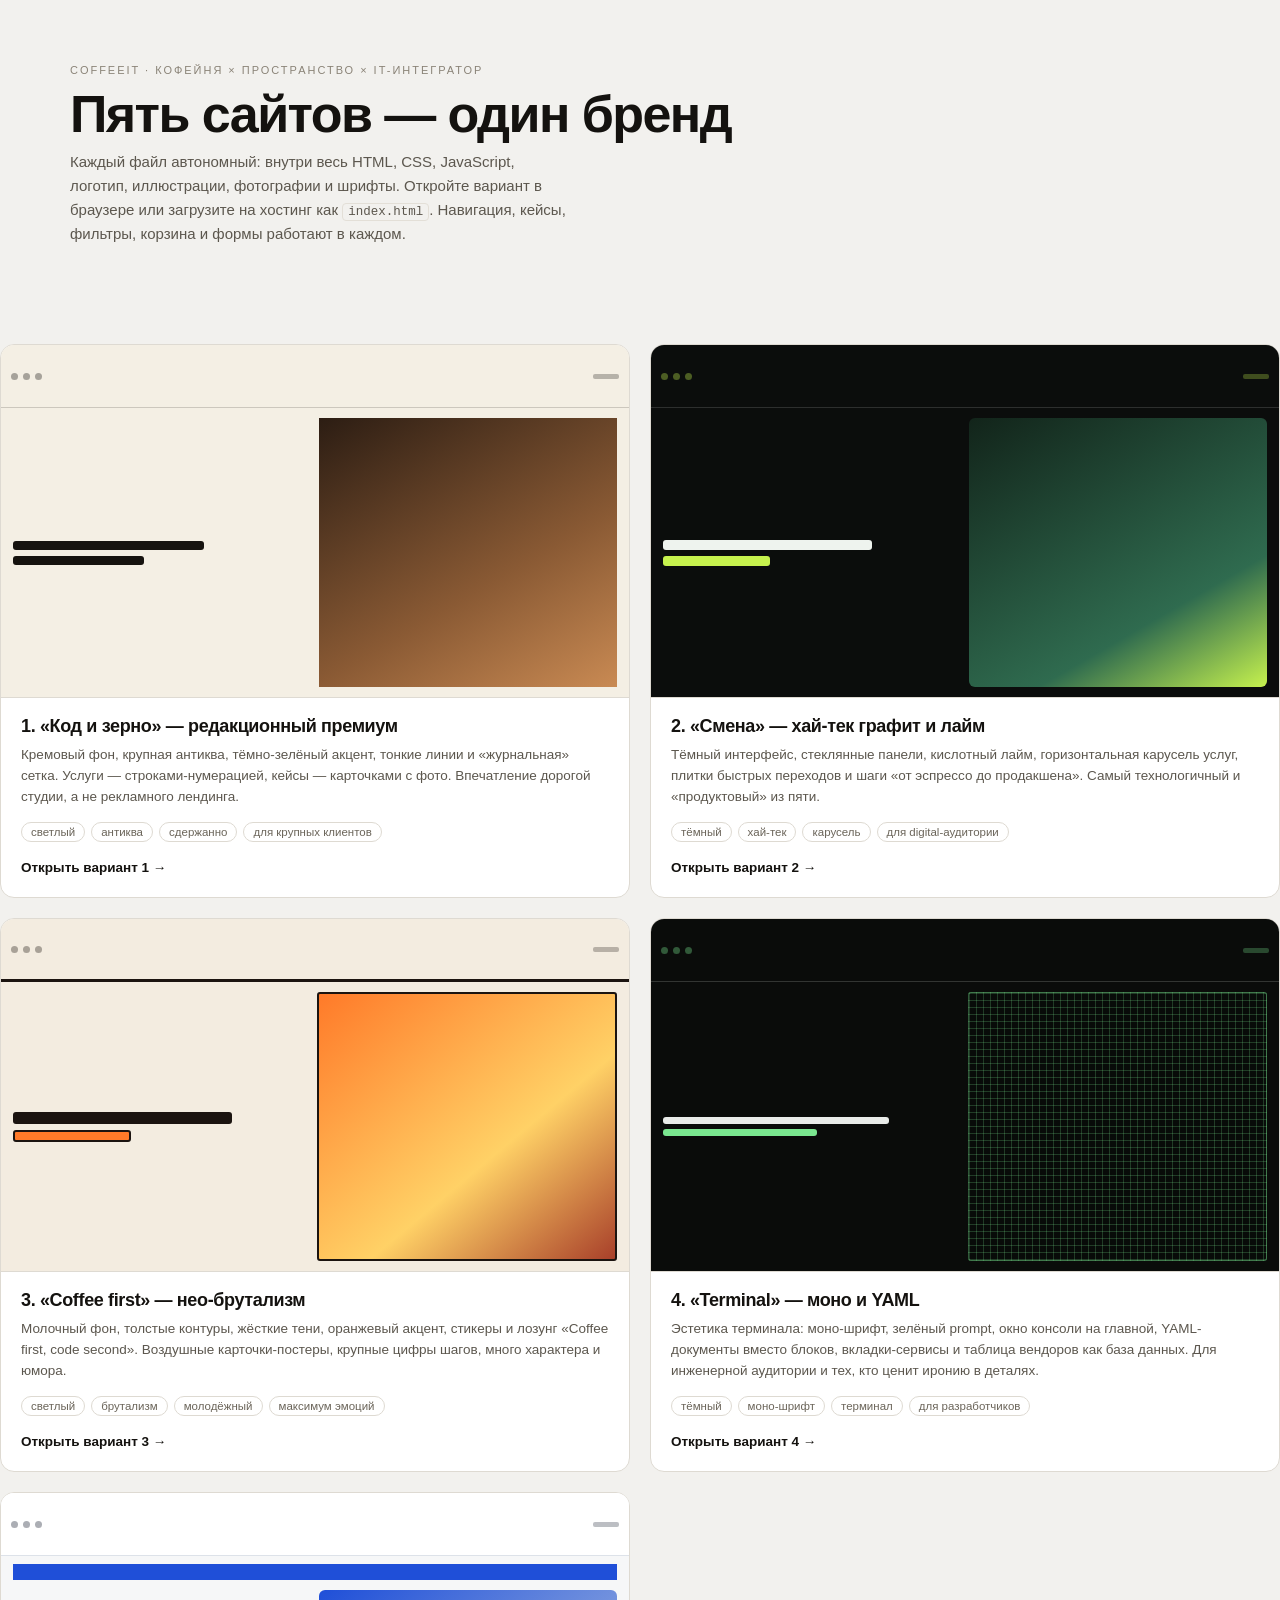
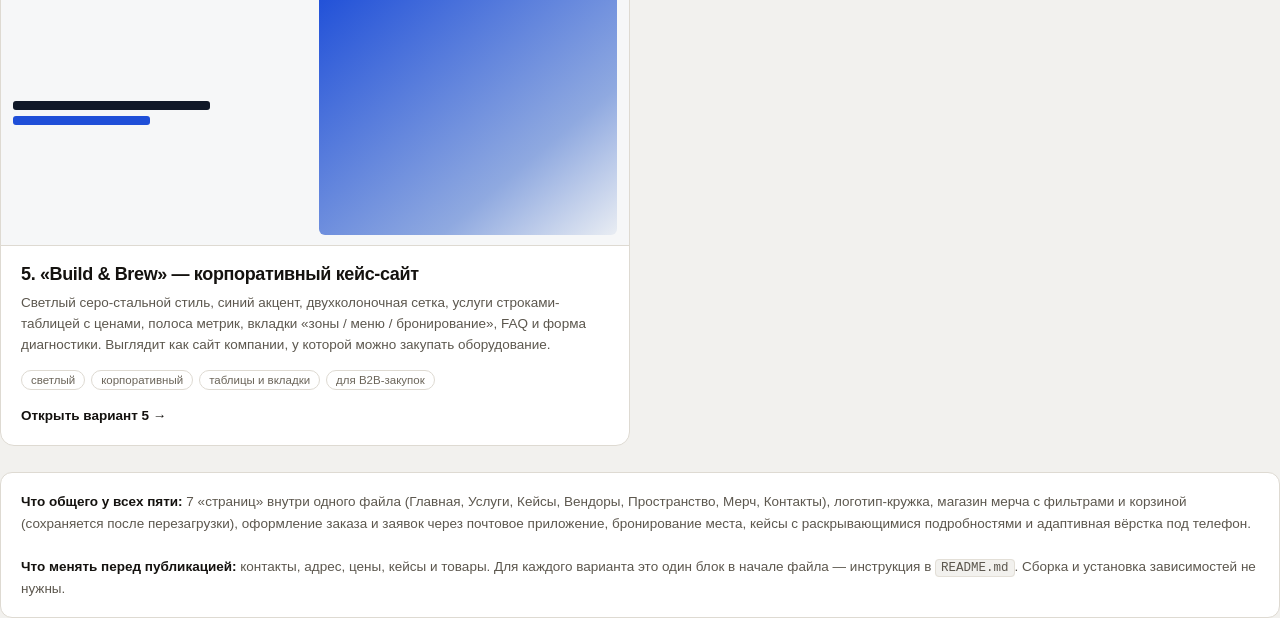
==== index.html @ 42e792cd "Add files via upload" ====
<!DOCTYPE html>
<html lang="ru">
<head>
<meta charset="utf-8">
<meta name="viewport" content="width=device-width, initial-scale=1">
<title>coffeeIT — 5 вариантов сайта</title>
<style>
  *{box-sizing:border-box}
  body{margin:0;background:#f2f1ee;color:#14120f;font-family:-apple-system,"Segoe UI",Roboto,Arial,sans-serif;-webkit-font-smoothing:antialiased}
  .wrap{max-width:1180px;margin:0 auto;padding:clamp(28px,5vw,64px) 20px}
  header.top{display:flex;align-items:flex-end;justify-content:space-between;gap:24px;flex-wrap:wrap;margin-bottom:34px}
  h1{font-size:clamp(28px,4.6vw,52px);line-height:1;letter-spacing:-.03em;margin:0 0 10px}
  .lead{max-width:60ch;font-size:15px;line-height:1.6;color:#5c574e;margin:0}
  .tag{font-size:11px;letter-spacing:.18em;text-transform:uppercase;color:#8a8377;display:block;margin-bottom:12px}
  .grid{display:grid;grid-template-columns:repeat(2,1fr);gap:20px}
  .card{background:#fff;border:1px solid #dedad2;border-radius:14px;overflow:hidden;display:flex;flex-direction:column;text-decoration:none;color:inherit;transition:.18s}
  .card:hover{box-shadow:0 18px 44px rgba(20,18,15,.12);transform:translateY(-3px)}
  .prev{aspect-ratio:16/9;position:relative;overflow:hidden;border-bottom:1px solid #dedad2}
  .body{padding:18px 20px 22px;display:grid;gap:8px}
  .body h2{font-size:18px;margin:0;letter-spacing:-.02em}
  .body p{font-size:13.5px;line-height:1.55;color:#5c574e;margin:0}
  .meta{display:flex;flex-wrap:wrap;gap:6px;margin-top:6px}
  .meta span{font-size:11.5px;border:1px solid #dedad2;border-radius:999px;padding:3px 9px;color:#6b655a}
  .cta{margin-top:10px;font-size:13.5px;font-weight:600}
  /* мини-превью */
  .mock{position:absolute;inset:0;display:flex;flex-direction:column}
  .mock .bar{height:18%;display:flex;align-items:center;gap:5px;padding:0 10px}
  .mock .bar i{width:7px;height:7px;border-radius:50%;background:currentColor;opacity:.35;display:block}
  .mock .bar u{width:26px;height:5px;border-radius:2px;background:currentColor;opacity:.28;display:block;margin-left:auto}
  .mock .stage{flex:1;display:flex;gap:8px;padding:10px 12px}
  .mock .stage>div{flex:1;border-radius:3px;min-width:0}
  .mock .h1,.mock .h2{flex:none!important;border-radius:3px!important}
  /* v1 */
  .m1{background:#f4efe4;color:#16130f}
  .m1 .bar{border-bottom:1px solid rgba(22,19,15,.18)}
  .m1 .h1{background:#16130f;height:9px;width:64%;border-radius:0}
  .m1 .h2{background:#16130f;height:9px;width:44%;margin-top:6px}
  .m1 .ph{background:linear-gradient(150deg,#2c1d13,#8a5a34 60%,#c98a53);border-radius:0!important}
  .col{display:flex;flex-direction:column;justify-content:center}
  /* v2 */
  .m2{background:#0b0d0c;color:#c6f24e}
  .m2 .bar{border-bottom:1px solid rgba(255,255,255,.14)}
  .m2 .h1{background:#eef3ee;height:10px;width:70%;border-radius:2px}
  .m2 .h2{background:#c6f24e;height:10px;width:36%;margin-top:6px;border-radius:2px}
  .m2 .ph{background:linear-gradient(150deg,#12241a,#2f6b4f 70%,#c6f24e);border-radius:6px!important}
  /* v3 */
  .m3{background:#f3ece0;color:#1b1410}
  .m3 .bar{border-bottom:3px solid #1b1410}
  .m3 .h1{background:#1b1410;height:12px;width:74%}
  .m3 .h2{background:#ff7a29;border:2px solid #1b1410;height:12px;width:40%;margin-top:6px}
  .m3 .ph{background:linear-gradient(140deg,#ff7a29,#ffd166 60%,#a8402a);border:2px solid #1b1410}
  /* v4 */
  .m4{background:#0a0c0a;color:#7ae78f}
  .m4 .bar{border-bottom:1px solid rgba(233,236,233,.18);font-size:8px}
  .m4 .h1{background:#e9ece9;height:7px;width:76%;border-radius:0}
  .m4 .h2{background:#7ae78f;height:7px;width:52%;margin-top:5px}
  .m4 .ph{background:repeating-linear-gradient(0deg,rgba(122,231,143,.22) 0 1px,transparent 1px 7px),repeating-linear-gradient(90deg,rgba(122,231,143,.22) 0 1px,transparent 1px 7px),#080b09;border:1px solid rgba(122,231,143,.35)}
  /* v5 */
  .m5{background:#f6f7f8;color:#101828}
  .m5 .bar{background:#fff;border-bottom:1px solid #dde2e9}
  .m5 .h1{background:#101828;height:9px;width:66%}
  .m5 .h2{background:#1f4fd8;height:9px;width:46%;margin-top:6px}
  .m5 .ph{background:linear-gradient(140deg,#1f4fd8,#8fa9e0 70%,#e9edf3);border-radius:6px!important}
  .m5 .bars{background:#1f4fd8;height:16px;border-radius:0!important;margin:8px 12px 0}
  .note{background:#fff;border:1px solid #dedad2;border-radius:12px;padding:18px 20px;margin-top:26px;font-size:13.5px;line-height:1.6;color:#5c574e}
  .note b{color:#14120f}
  code{background:#f2f1ee;border:1px solid #e3dfd7;border-radius:4px;padding:1px 5px;font-size:12.5px}
  @media (max-width:820px){.grid{grid-template-columns:1fr}}
</style>
</head>
<body>
<div class="wrap">
  <header class="top">
    <div>
      <span class="tag">coffeeIT · кофейня × пространство × IT-интегратор</span>
      <h1>Пять сайтов — один бренд</h1>
      <p class="lead">Каждый файл автономный: внутри весь HTML, CSS, JavaScript, логотип, иллюстрации, фотографии и шрифты. Откройте вариант в браузере или загрузите на хостинг как <code>index.html</code>. Навигация, кейсы, фильтры, корзина и формы работают в каждом.</p>
    </div>
  </div>

  <div class="grid">

    <a class="card" href="coffeeit-v1.html">
      <div class="prev">
        <div class="mock m1">
          <div class="bar"><i></i><i></i><i></i><u></u></div>
          <div class="stage">
            <div class="col"><div class="h1"></div><div class="h2"></div></div>
            <div class="ph"></div>
          </div>
        </div>
      </div>
      <div class="body">
        <h2>1. «Код и зерно» — редакционный премиум</h2>
        <p>Кремовый фон, крупная антиква, тёмно-зелёный акцент, тонкие линии и «журнальная» сетка. Услуги — строками-нумерацией, кейсы — карточками с фото. Впечатление дорогой студии, а не рекламного лендинга.</p>
        <div class="meta"><span>светлый</span><span>антиква</span><span>сдержанно</span><span>для крупных клиентов</span></div>
        <div class="cta">Открыть вариант 1 →</div>
      </div>
    </a>

    <a class="card" href="coffeeit-v2.html">
      <div class="prev">
        <div class="mock m2">
          <div class="bar"><i></i><i></i><i></i><u></u></div>
          <div class="stage">
            <div class="col"><div class="h1"></div><div class="h2"></div></div>
            <div class="ph"></div>
          </div>
        </div>
      </div>
      <div class="body">
        <h2>2. «Смена» — хай-тек графит и лайм</h2>
        <p>Тёмный интерфейс, стеклянные панели, кислотный лайм, горизонтальная карусель услуг, плитки быстрых переходов и шаги «от эспрессо до продакшена». Самый технологичный и «продуктовый» из пяти.</p>
        <div class="meta"><span>тёмный</span><span>хай-тек</span><span>карусель</span><span>для digital-аудитории</span></div>
        <div class="cta">Открыть вариант 2 →</div>
      </div>
    </a>

    <a class="card" href="coffeeit-v3.html">
      <div class="prev">
        <div class="mock m3">
          <div class="bar"><i></i><i></i><i></i><u></u></div>
          <div class="stage">
            <div class="col"><div class="h1"></div><div class="h2"></div></div>
            <div class="ph"></div>
          </div>
        </div>
      </div>
      <div class="body">
        <h2>3. «Coffee first» — нео-брутализм</h2>
        <p>Молочный фон, толстые контуры, жёсткие тени, оранжевый акцент, стикеры и лозунг «Coffee first, code second». Воздушные карточки-постеры, крупные цифры шагов, много характера и юмора.</p>
        <div class="meta"><span>светлый</span><span>брутализм</span><span>молодёжный</span><span>максимум эмоций</span></div>
        <div class="cta">Открыть вариант 3 →</div>
      </div>
    </a>

    <a class="card" href="coffeeit-v4.html">
      <div class="prev">
        <div class="mock m4">
          <div class="bar"><i></i><i></i><i></i><u></u></div>
          <div class="stage">
            <div class="col"><div class="h1"></div><div class="h2"></div></div>
            <div class="ph"></div>
          </div>
        </div>
      </div>
      <div class="body">
        <h2>4. «Terminal» — моно и YAML</h2>
        <p>Эстетика терминала: моно-шрифт, зелёный prompt, окно консоли на главной, YAML-документы вместо блоков, вкладки-сервисы и таблица вендоров как база данных. Для инженерной аудитории и тех, кто ценит иронию в деталях.</p>
        <div class="meta"><span>тёмный</span><span>моно-шрифт</span><span>терминал</span><span>для разработчиков</span></div>
        <div class="cta">Открыть вариант 4 →</div>
      </div>
    </a>

    <a class="card" href="coffeeit-v5.html">
      <div class="prev">
        <div class="mock m5">
          <div class="bar"><i></i><i></i><i></i><u></u></div>
          <div class="bars"></div>
          <div class="stage">
            <div class="col"><div class="h1"></div><div class="h2"></div></div>
            <div class="ph"></div>
          </div>
        </div>
      </div>
      <div class="body">
        <h2>5. «Build &amp; Brew» — корпоративный кейс-сайт</h2>
        <p>Светлый серо-стальной стиль, синий акцент, двухколоночная сетка, услуги строками-таблицей с ценами, полоса метрик, вкладки «зоны / меню / бронирование», FAQ и форма диагностики. Выглядит как сайт компании, у которой можно закупать оборудование.</p>
        <div class="meta"><span>светлый</span><span>корпоративный</span><span>таблицы и вкладки</span><span>для B2B-закупок</span></div>
        <div class="cta">Открыть вариант 5 →</div>
      </div>
    </a>

  </div>

  <div class="note">
    <b>Что общего у всех пяти:</b> 7 «страниц» внутри одного файла (Главная, Услуги, Кейсы, Вендоры, Пространство, Мерч, Контакты), логотип-кружка, магазин мерча с фильтрами и корзиной (сохраняется после перезагрузки), оформление заказа и заявок через почтовое приложение, бронирование места, кейсы с раскрывающимися подробностями и адаптивная вёрстка под телефон.<br><br>
    <b>Что менять перед публикацией:</b> контакты, адрес, цены, кейсы и товары. Для каждого варианта это один блок в начале файла — инструкция в <code>README.md</code>. Сборка и установка зависимостей не нужны.
  </div>
</div>
</body>
</html>
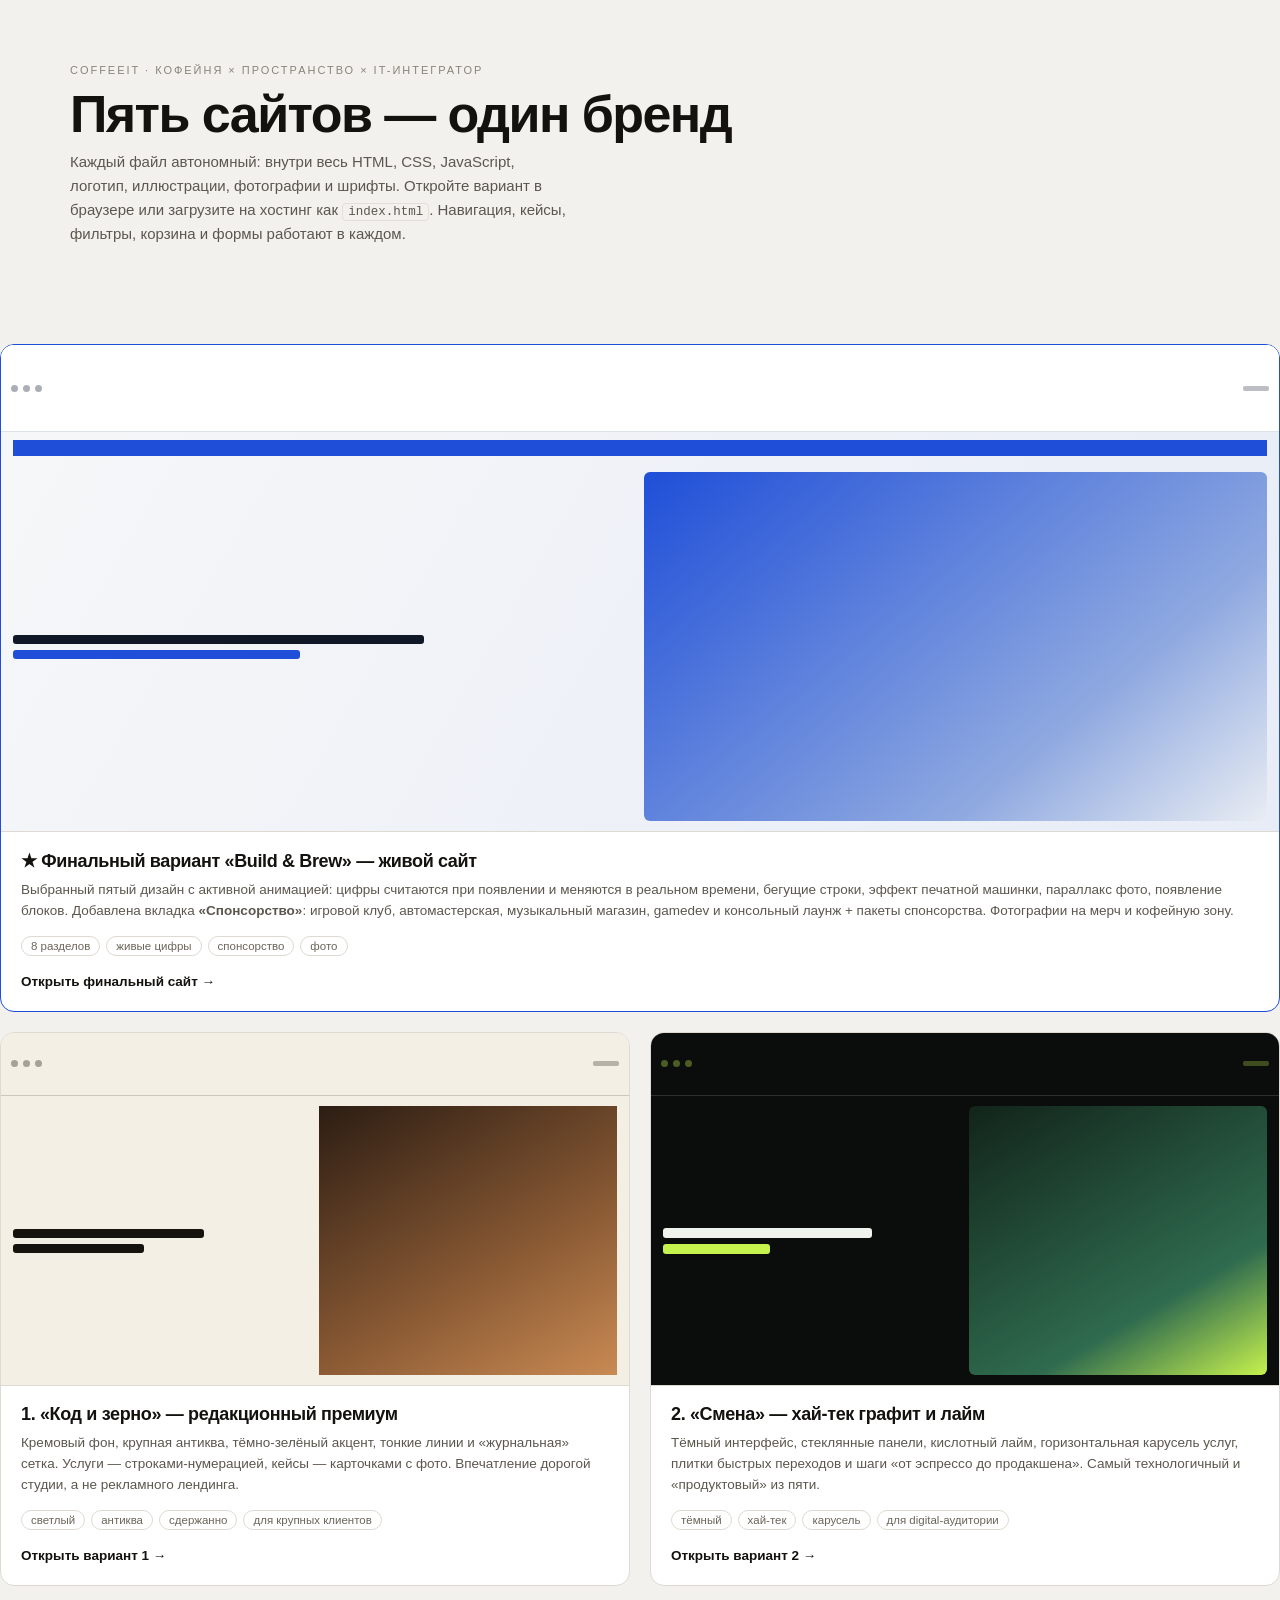
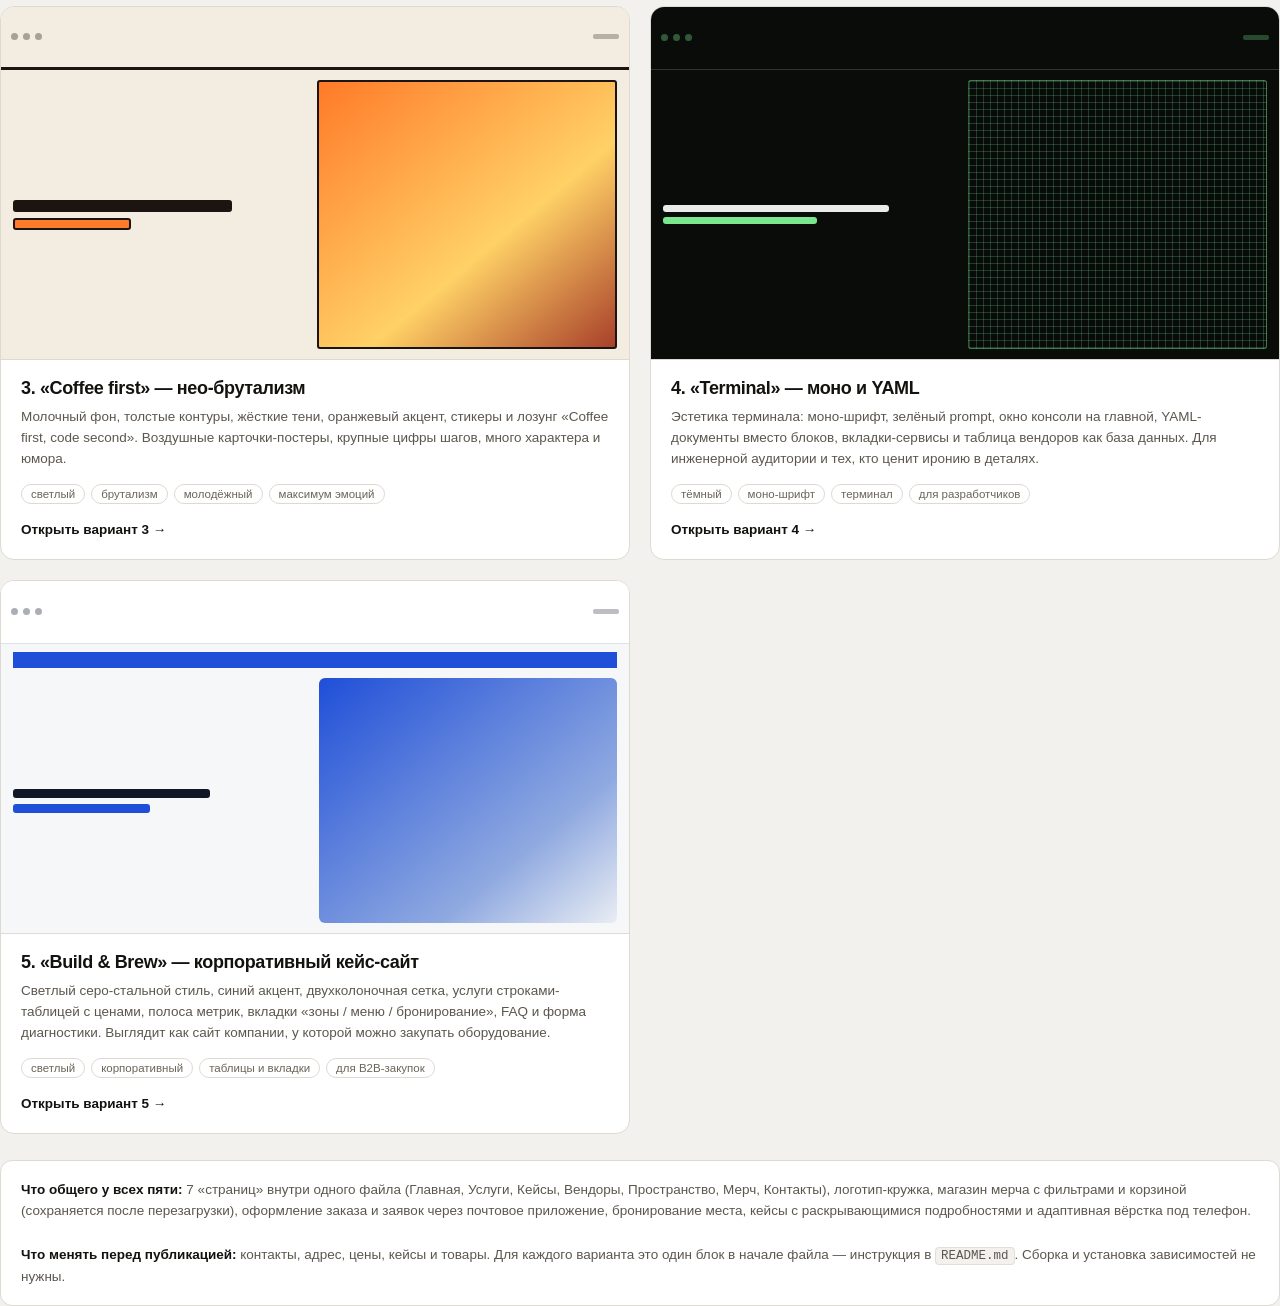
==== commit 1b348b74: "Add files via upload" ====
--- a/index.html
+++ b/index.html
@@ -80,6 +80,25 @@
 
   <div class="grid">
 
+    <a class="card" href="coffeeit-live.html" style="grid-column:1/-1;border-color:#1f4fd8">
+      <div class="prev" style="aspect-ratio:21/8">
+        <div class="mock m5" style="background:linear-gradient(120deg,#f6f7f8,#e7ecf7)">
+          <div class="bar"><i></i><i></i><i></i><u></u></div>
+          <div class="bars"></div>
+          <div class="stage" style="padding-top:16px">
+            <div class="col"><div class="h1"></div><div class="h2"></div></div>
+            <div class="ph"></div>
+          </div>
+        </div>
+      </div>
+      <div class="body">
+        <h2>★ Финальный вариант «Build &amp; Brew» — живой сайт</h2>
+        <p>Выбранный пятый дизайн с активной анимацией: цифры считаются при появлении и меняются в реальном времени, бегущие строки, эффект печатной машинки, параллакс фото, появление блоков. Добавлена вкладка <b>«Спонсорство»</b>: игровой клуб, автомастерская, музыкальный магазин, gamedev и консольный лаунж + пакеты спонсорства. Фотографии на мерч и кофейную зону.</p>
+        <div class="meta"><span>8 разделов</span><span>живые цифры</span><span>спонсорство</span><span>фото</span></div>
+        <div class="cta">Открыть финальный сайт →</div>
+      </div>
+    </a>
+
     <a class="card" href="coffeeit-v1.html">
       <div class="prev">
         <div class="mock m1">
